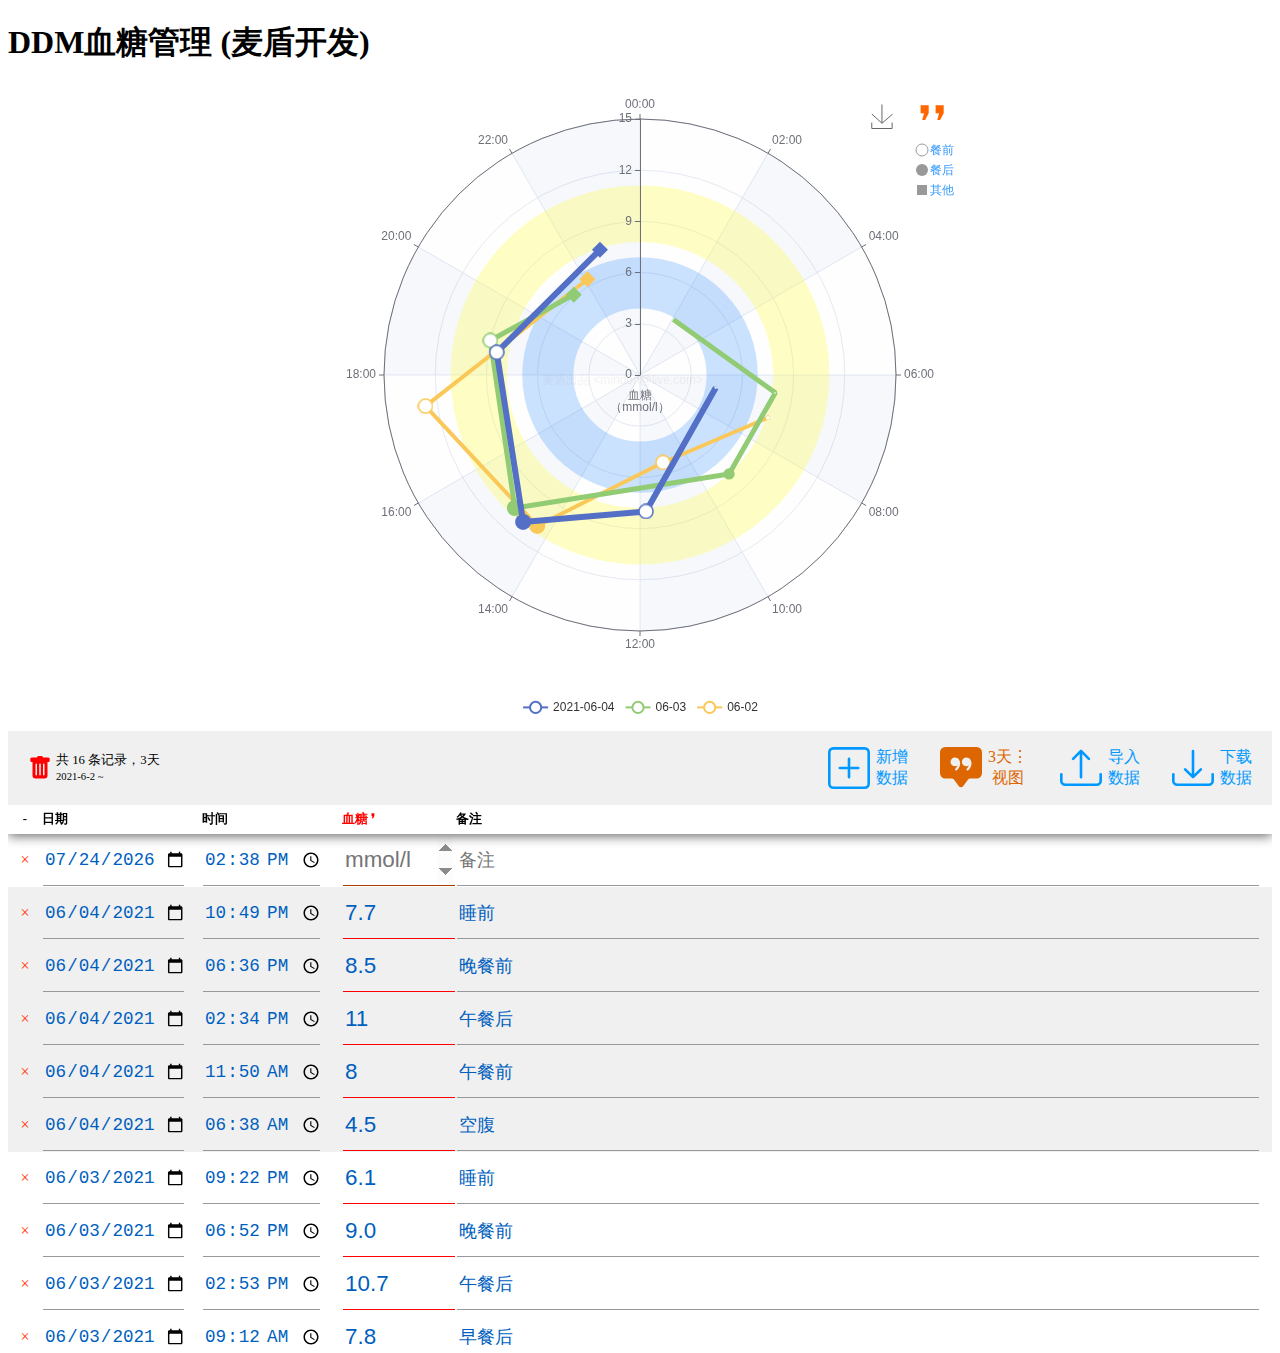
==== index.html @ b6710a30 "ddm init version" ====
<!DOCTYPE html><html><head>
    <meta charset="utf-8"><meta name="viewport" content="width=device-width,minimum-scale=1,initial-scale=1,user-scalable=yes">
    <title>DDM血糖管理 - deqi</title>
  </head>
  <body>
    <h1>DDM血糖管理 (麦盾开发)</h1>
    <de-dm></de-dm>
    <de-dmm></de-dmm>
    <script>window.process = {env:{}};</script>
    <script type="module" src="./site.js"></script>
    
    <script crossorigin="anonymous" integrity="sha384-Dr98ddmUw2QkdCarNQ+OL7xLty7cSxgR0T7v1tq4UErS/qLV0132sBYTolRAFuOV" src="https://lib.baomitu.com/qrious/4.0.2/qrious.min.js"></script>
    <script nomodule defer src="fallback.js"></script>
  
</body></html>
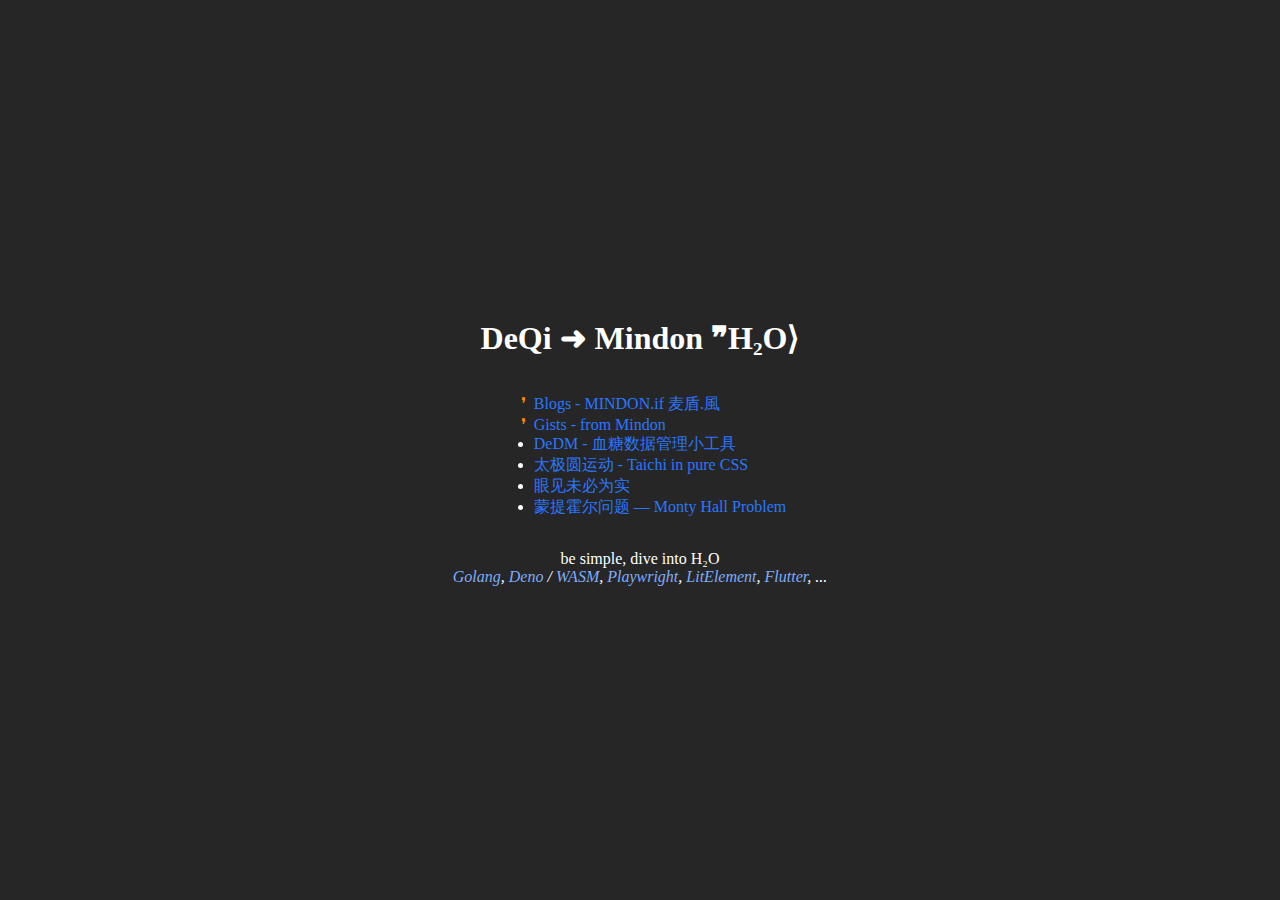
==== commit 8d3205cb: "Create index.html" ====
--- a/index.html
+++ b/index.html
@@ -1,15 +1,88 @@
-<!DOCTYPE html><html><head>
+<html>
+  <head>
     <meta charset="utf-8"><meta name="viewport" content="width=device-width,minimum-scale=1,initial-scale=1,user-scalable=yes">
-    <title>DDM血糖管理 - deqi</title>
+    <title>DeQi ➜ Mindon ❞H₂O⟩</title>
+    <style>
+html, body {
+  margin: 0;
+  padding: 0;
+  color: #fff;
+}
+#stage {
+  display: flex;
+  align-items: center;
+  justify-content: center;
+  background-color: #262626;
+  width: 100vw;
+  height: 100vh;
+  scroll-snap-align: start;
+}
+a, a:visited {
+  color: #2a77ff;
+  text-decoration: none;
+}
+i a,
+i a:visited {
+  color: #7facf9;
+}
+a:hover {
+  color: #2a66ff!important;
+}
+.center {
+  text-align: center;
+}
+ul {
+  margin: 1rem auto;
+  display: inline-block;
+  text-align: left;
+}
+li.x {
+  position: relative;
+}
+li.x::marker {
+  content: '❜  ';
+  color: #ff8c00;
+}
+    </style>
+<!-- Google Tag Manager -->
+<script>(function(w,d,s,l,i){w[l]=w[l]||[];w[l].push({'gtm.start':
+  new Date().getTime(),event:'gtm.js'});var f=d.getElementsByTagName(s)[0],
+  j=d.createElement(s),dl=l!='dataLayer'?'&l='+l:'';j.async=true;j.src=
+  'https://www.googletagmanager.com/gtm.js?id='+i+dl;f.parentNode.insertBefore(j,f);
+  })(window,document,'script','dataLayer','GTM-KMRXD8X');</script>
+  <!-- End Google Tag Manager -->
   </head>
   <body>
-    <h1>DDM血糖管理 (麦盾开发)</h1>
-    <de-dm></de-dm>
-    <de-dmm></de-dmm>
-    <script>window.process = {env:{}};</script>
-    <script type="module" src="./site.js"></script>
-    
-    <script crossorigin="anonymous" integrity="sha384-Dr98ddmUw2QkdCarNQ+OL7xLty7cSxgR0T7v1tq4UErS/qLV0132sBYTolRAFuOV" src="https://lib.baomitu.com/qrious/4.0.2/qrious.min.js"></script>
-    <script nomodule defer src="fallback.js"></script>
-  
-</body></html>+  <!-- Google Tag Manager (noscript) -->
+<noscript><iframe src="https://www.googletagmanager.com/ns.html?id=GTM-KMRXD8X"
+  height="0" width="0" style="display:none;visibility:hidden"></iframe></noscript>
+  <!-- End Google Tag Manager (noscript) -->
+    <div id="stage">
+      <div class="center">
+    <h1>DeQi ➜ Mindon ❞H₂O⟩</h1>
+    <div>
+      <ul>
+        <li class="x"><a href="https://mindon.github.io">Blogs - MINDON.if 麦盾.風</a></li>
+        <li class="x"><a href="https://gist.github.com/mindon">Gists - from Mindon</a></li>
+        <li><a href="/dedm/">DeDM - 血糖数据管理小工具</a></li>
+        <li><a href="/debr/taichi.html">太极圆运动 - Taichi in pure CSS</a></li>
+        <li><a href="/debr/seeing-is-not-always-believable.html">眼见未必为实</a></li>
+        <li><a href="/debr/monty-hall-problem.html">蒙提霍尔问题 — Monty Hall Problem</a></li>
+      </ul>
+    </div>
+    <p>
+      be simple, dive into H₂O<br/>
+      <i>
+        <a href="https://go.dev" target="_dev">Golang</a>,
+        <a href="https://deno.lang" target="_dev">Deno</a> /
+        <a href="https://webassembly.org/" target="_dev">WASM</a>,
+        <a href="https://playwright.dev" target="_dev">Playwright</a>,
+        <a href="https://lit.dev" target="_dev">LitElement</a>,
+        <a href="https://flutter.dev" target="_dev">Flutter</a>,
+        ...
+      </i>
+    </p>
+  </div>
+    </div>
+  </body>
+</html>
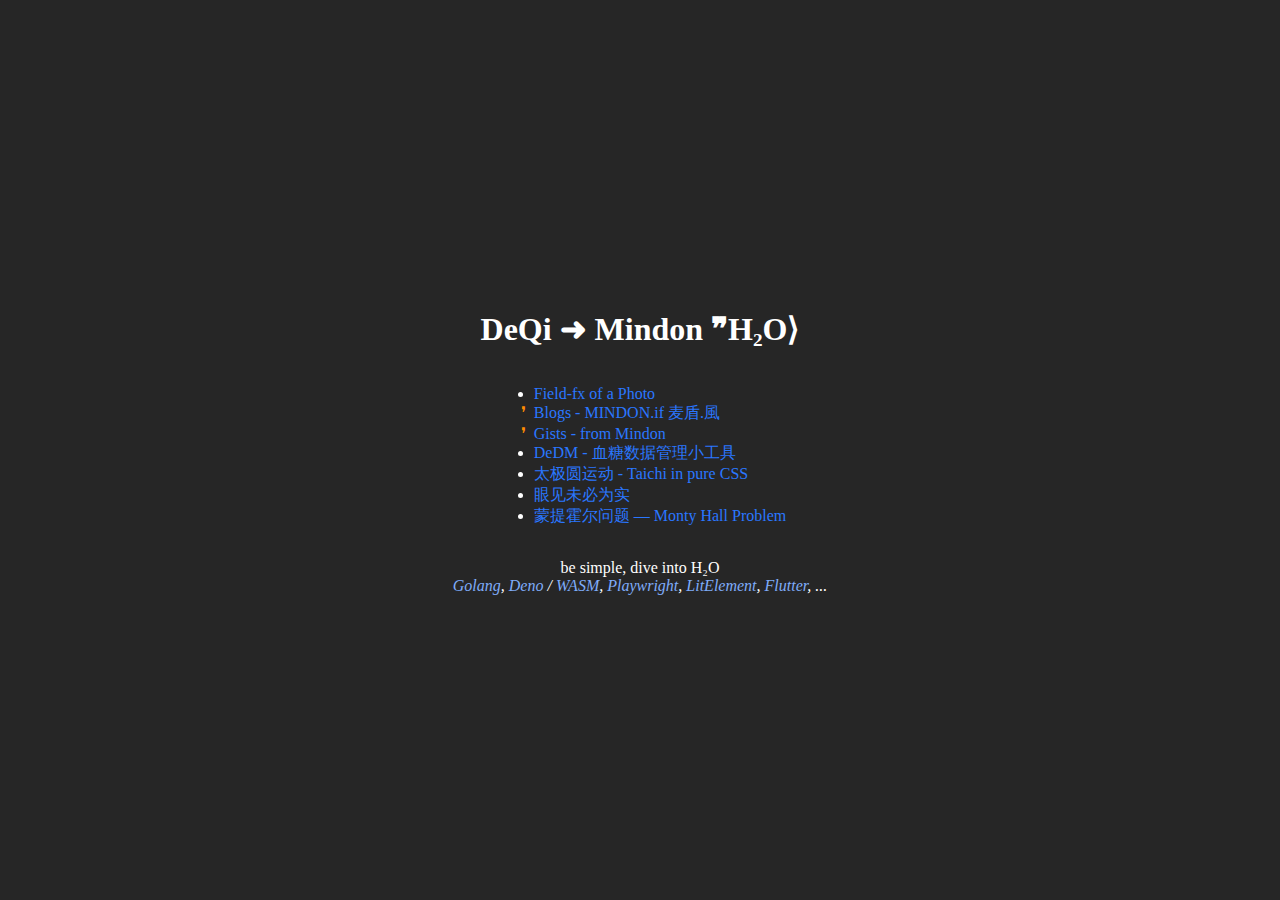
==== commit ef9d904c: "add field-fx" ====
--- a/index.html
+++ b/index.html
@@ -62,6 +62,7 @@
     <h1>DeQi ➜ Mindon ❞H₂O⟩</h1>
     <div>
       <ul>
+        <li><a href="/field-fx/">Field-fx of a Photo</a></li>
         <li class="x"><a href="https://mindon.github.io">Blogs - MINDON.if 麦盾.風</a></li>
         <li class="x"><a href="https://gist.github.com/mindon">Gists - from Mindon</a></li>
         <li><a href="/dedm/">DeDM - 血糖数据管理小工具</a></li>
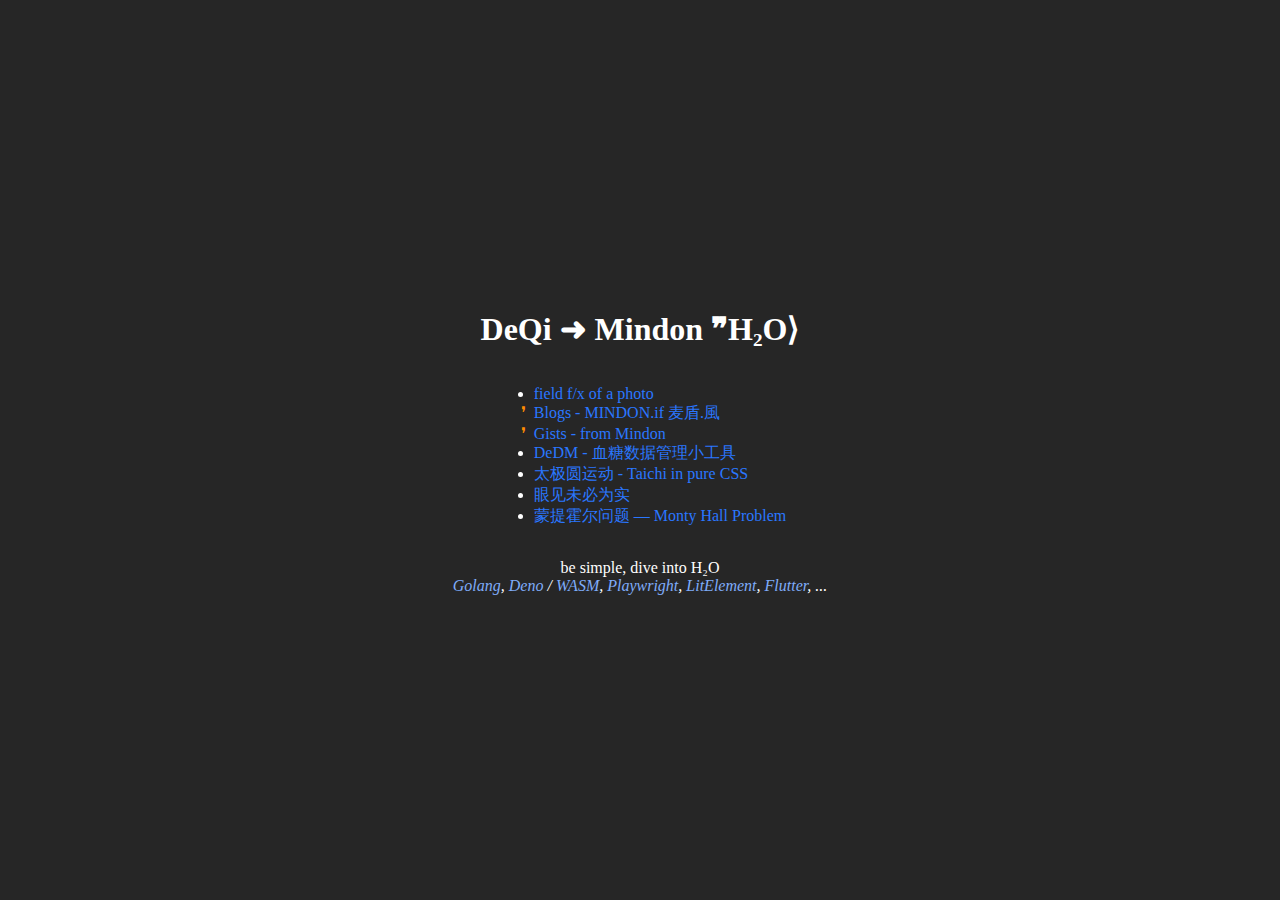
==== commit 03accda8: "update text" ====
--- a/index.html
+++ b/index.html
@@ -62,7 +62,7 @@
     <h1>DeQi ➜ Mindon ❞H₂O⟩</h1>
     <div>
       <ul>
-        <li><a href="/field-fx/">Field-fx of a Photo</a></li>
+        <li><a href="/field-fx/">field f/x of a photo</a></li>
         <li class="x"><a href="https://mindon.github.io">Blogs - MINDON.if 麦盾.風</a></li>
         <li class="x"><a href="https://gist.github.com/mindon">Gists - from Mindon</a></li>
         <li><a href="/dedm/">DeDM - 血糖数据管理小工具</a></li>
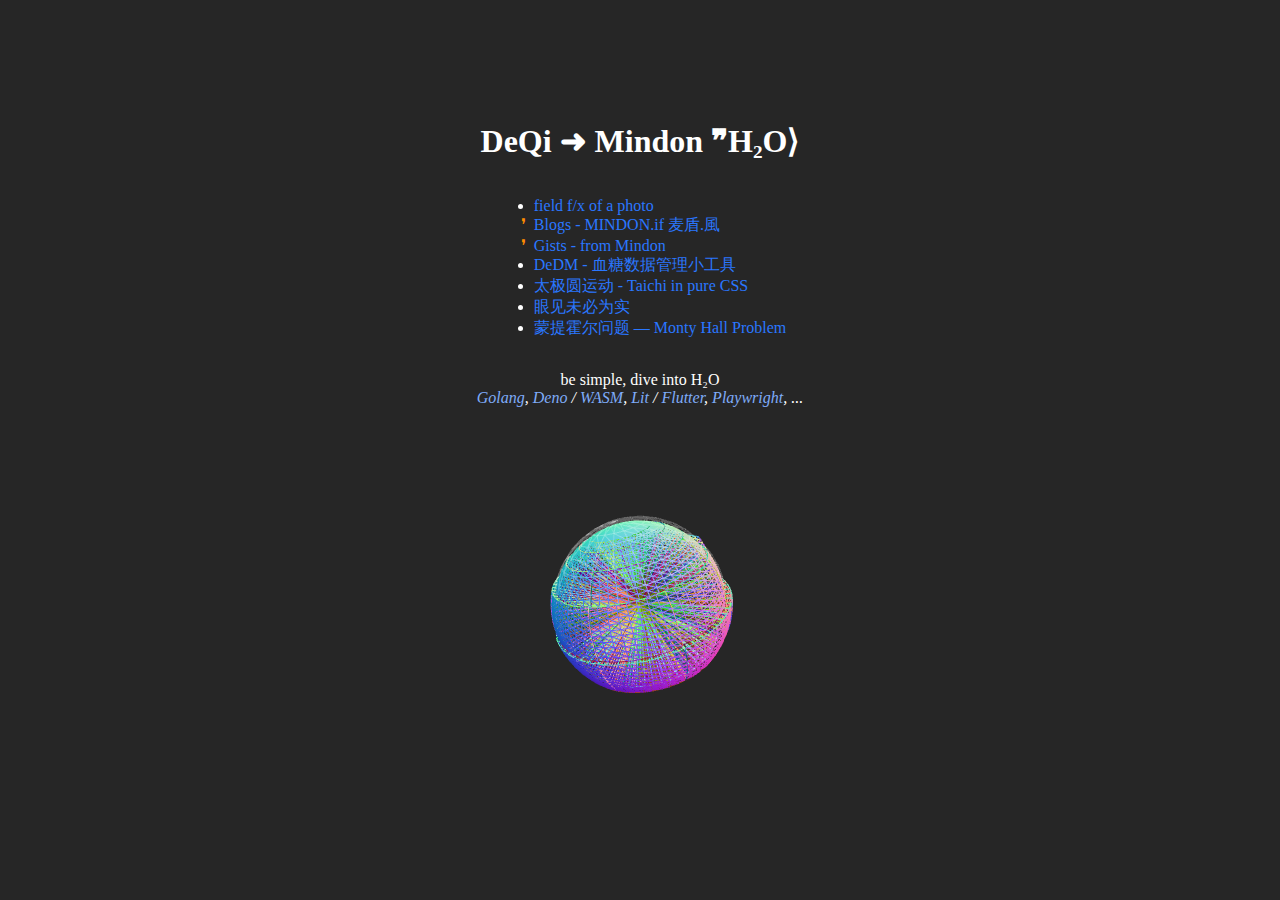
==== commit c6fba7fa: "feat: three and atlab demo" ====
--- a/index.html
+++ b/index.html
@@ -43,6 +43,10 @@
   content: '❜  ';
   color: #ff8c00;
 }
+#atlab {
+  width: 360px; height: 360px; background: #262626; color: #fff;
+  margin: 1rem auto;
+}
     </style>
 <!-- Google Tag Manager -->
 <script>(function(w,d,s,l,i){w[l]=w[l]||[];w[l].push({'gtm.start':
@@ -77,13 +81,16 @@
         <a href="https://go.dev" target="_dev">Golang</a>,
         <a href="https://deno.lang" target="_dev">Deno</a> /
         <a href="https://webassembly.org/" target="_dev">WASM</a>,
+        <a href="https://lit.dev" target="_dev">Lit</a> /
+        <a href="https://flutter.dev" target="_dev">Flutter</a>,
         <a href="https://playwright.dev" target="_dev">Playwright</a>,
-        <a href="https://lit.dev" target="_dev">LitElement</a>,
-        <a href="https://flutter.dev" target="_dev">Flutter</a>,
         ...
       </i>
     </p>
+    <div id="atlab"></div>
   </div>
     </div>
   </body>
+  <script type="module" src="assets/hello.a6dd4f8aa8cd8d4c74dd1c0ea48c3f7b.js"></script>
+  <script type="module">ray(document.querySelector('#atlab'))</script>
 </html>
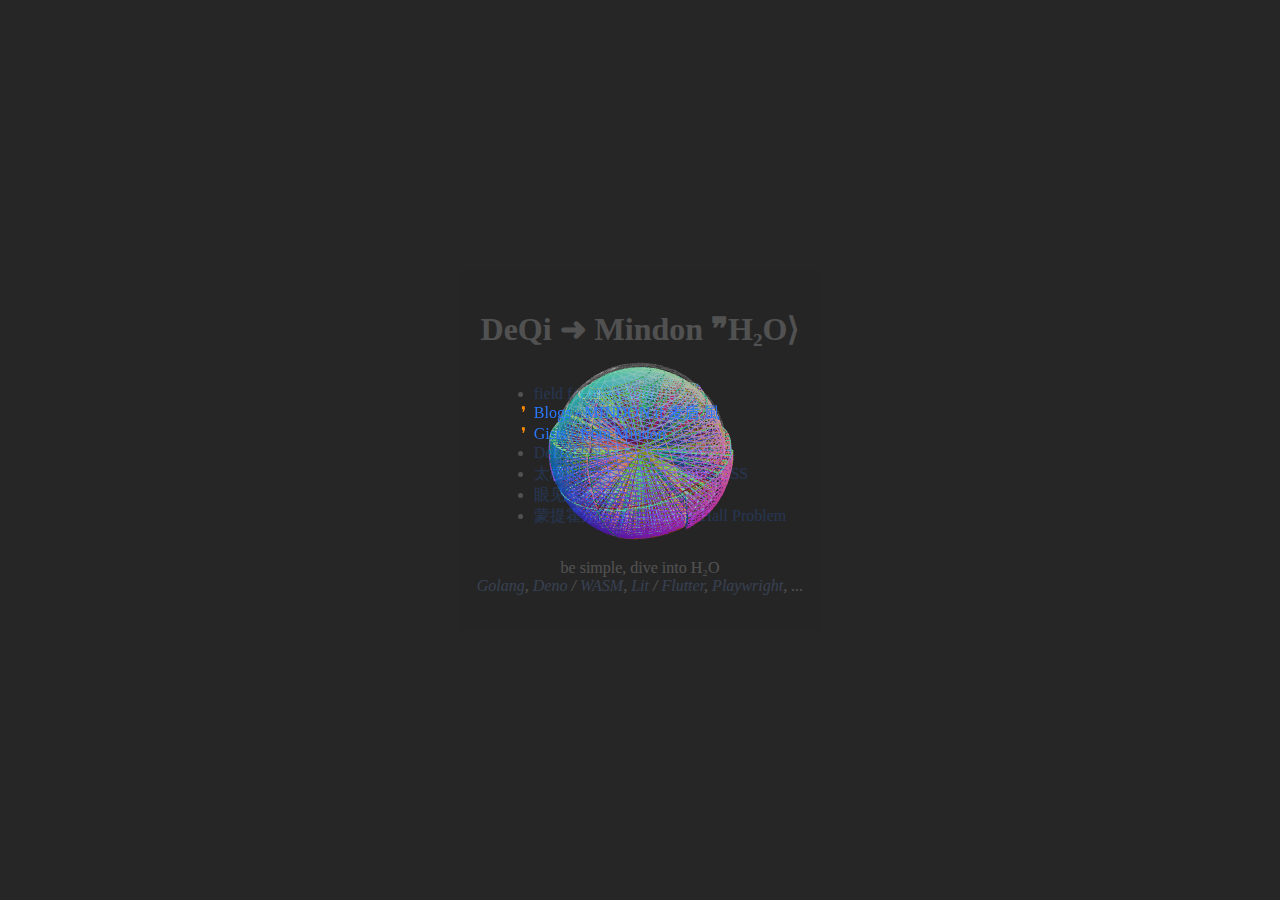
==== commit 8be0dcbc: "home atlab as background" ====
--- a/index.html
+++ b/index.html
@@ -7,12 +7,12 @@
   margin: 0;
   padding: 0;
   color: #fff;
+  background-color: #262626;
 }
 #stage {
   display: flex;
   align-items: center;
   justify-content: center;
-  background-color: #262626;
   width: 100vw;
   height: 100vh;
   scroll-snap-align: start;
@@ -45,7 +45,10 @@
 }
 #atlab {
   width: 360px; height: 360px; background: #262626; color: #fff;
-  margin: 1rem auto;
+  position: absolute;
+  left: 50%; top: 50%;
+  transform: translate(-50%, -50%);
+  opacity: .8;
 }
     </style>
 <!-- Google Tag Manager -->
@@ -61,7 +64,8 @@
 <noscript><iframe src="https://www.googletagmanager.com/ns.html?id=GTM-KMRXD8X"
   height="0" width="0" style="display:none;visibility:hidden"></iframe></noscript>
   <!-- End Google Tag Manager (noscript) -->
-    <div id="stage">
+      <div id="atlab"></div>
+      <div id="stage">
       <div class="center">
     <h1>DeQi ➜ Mindon ❞H₂O⟩</h1>
     <div>
@@ -87,7 +91,6 @@
         ...
       </i>
     </p>
-    <div id="atlab"></div>
   </div>
     </div>
   </body>
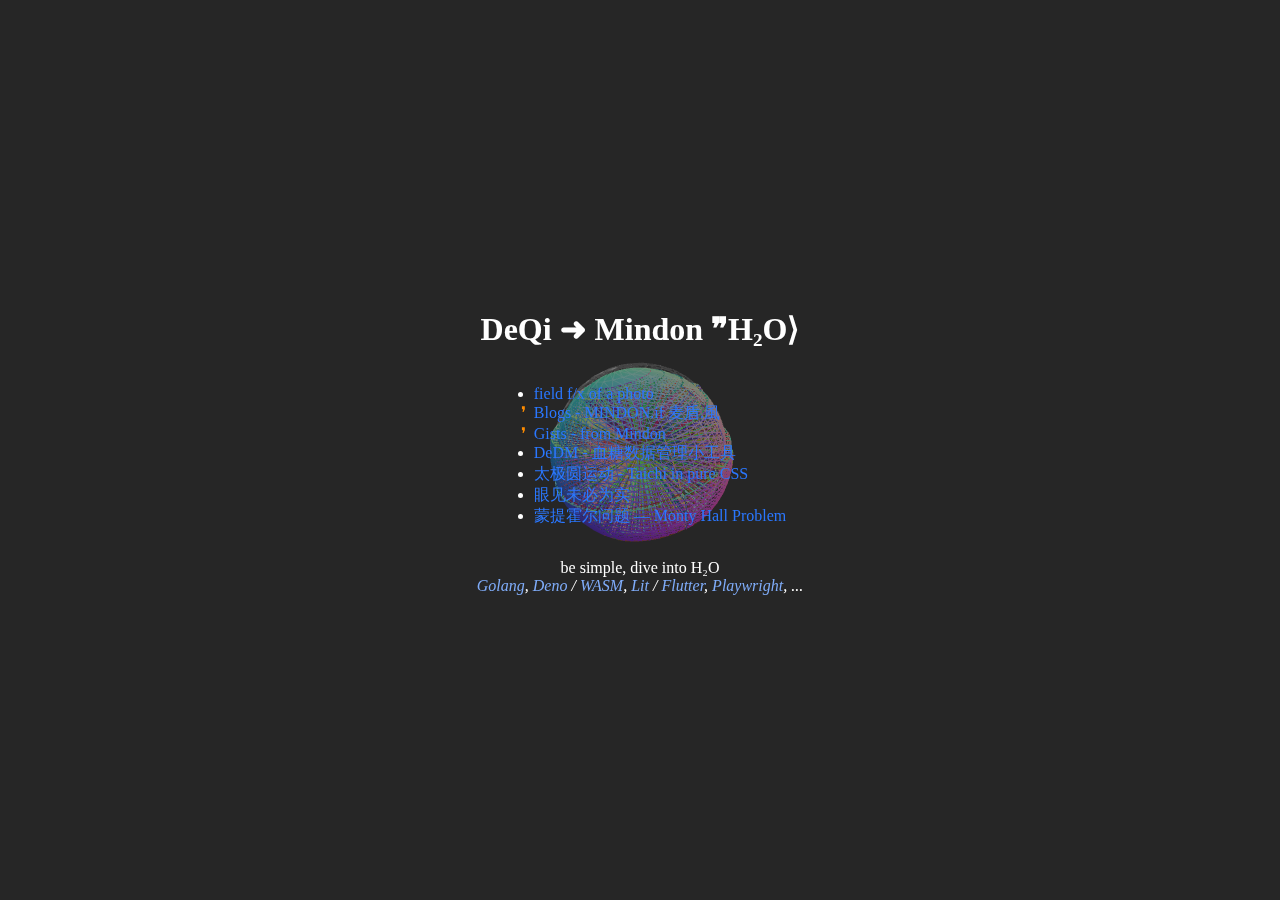
==== commit cb588be8: "home atlab bg" ====
--- a/index.html
+++ b/index.html
@@ -16,6 +16,8 @@
   width: 100vw;
   height: 100vh;
   scroll-snap-align: start;
+  position: relative;
+  z-index: 1;
 }
 a, a:visited {
   color: #2a77ff;
@@ -48,7 +50,8 @@
   position: absolute;
   left: 50%; top: 50%;
   transform: translate(-50%, -50%);
-  opacity: .8;
+  opacity: .5;
+  z-index: 0;
 }
     </style>
 <!-- Google Tag Manager -->
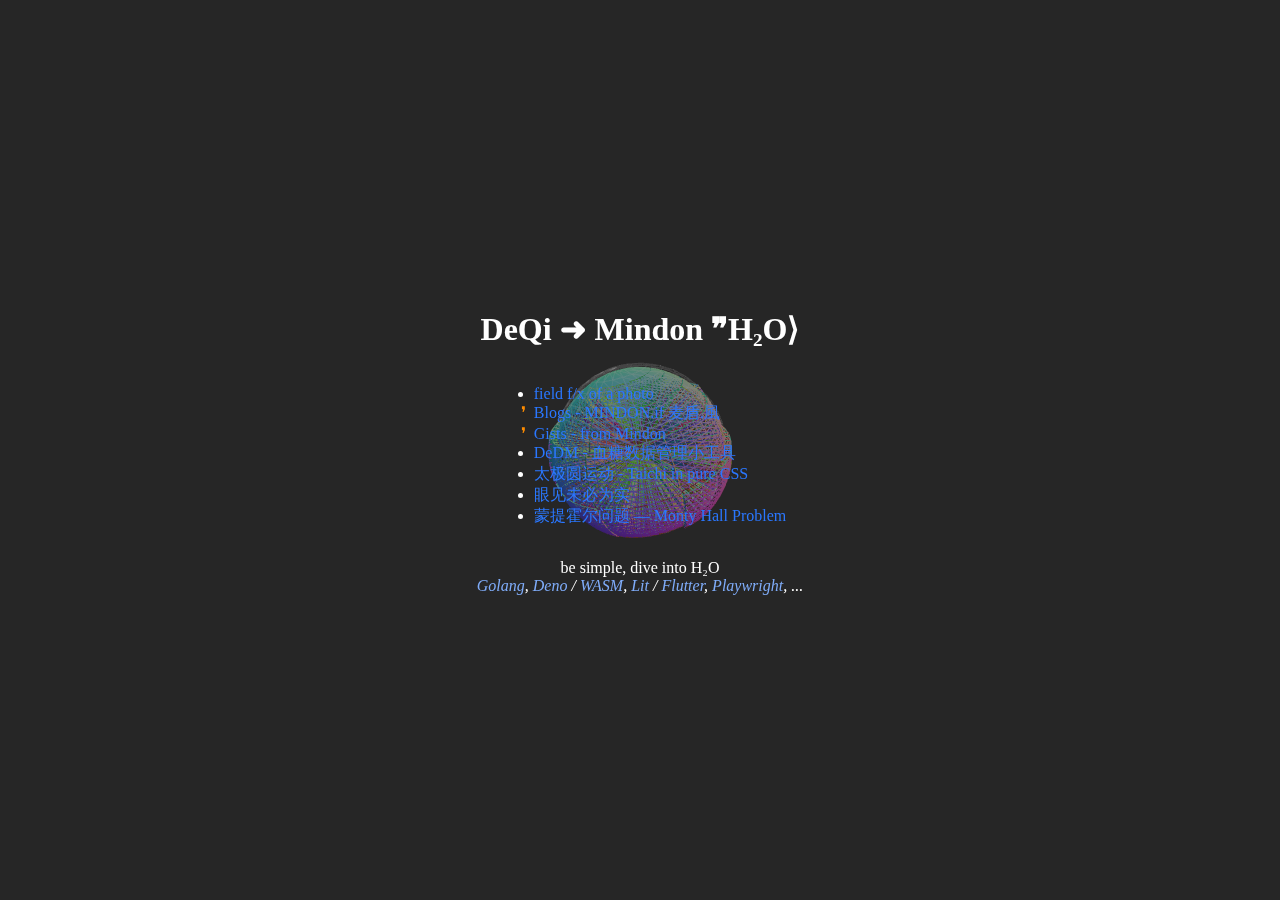
==== commit 3000e917: "fix deno link" ====
--- a/index.html
+++ b/index.html
@@ -86,7 +86,7 @@
       be simple, dive into H₂O<br/>
       <i>
         <a href="https://go.dev" target="_dev">Golang</a>,
-        <a href="https://deno.lang" target="_dev">Deno</a> /
+        <a href="https://deno.com" target="_dev">Deno</a> /
         <a href="https://webassembly.org/" target="_dev">WASM</a>,
         <a href="https://lit.dev" target="_dev">Lit</a> /
         <a href="https://flutter.dev" target="_dev">Flutter</a>,
